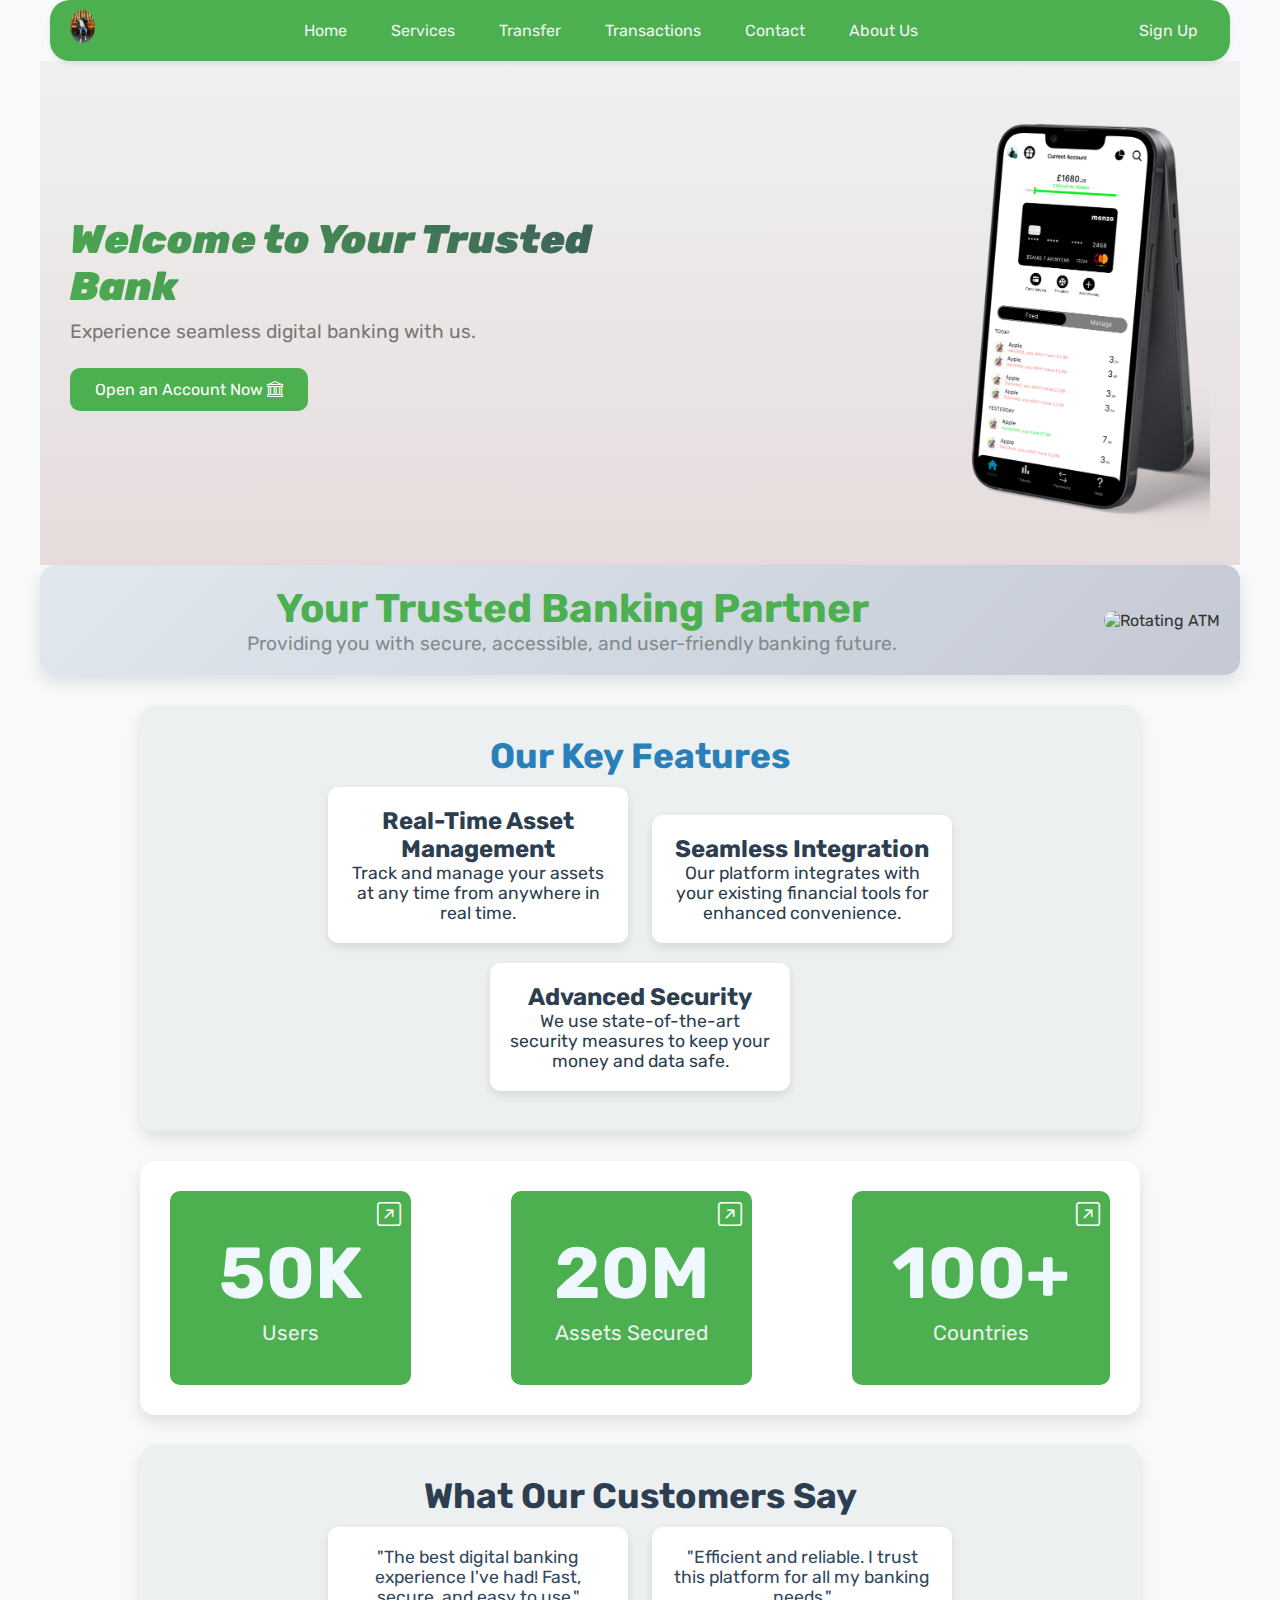
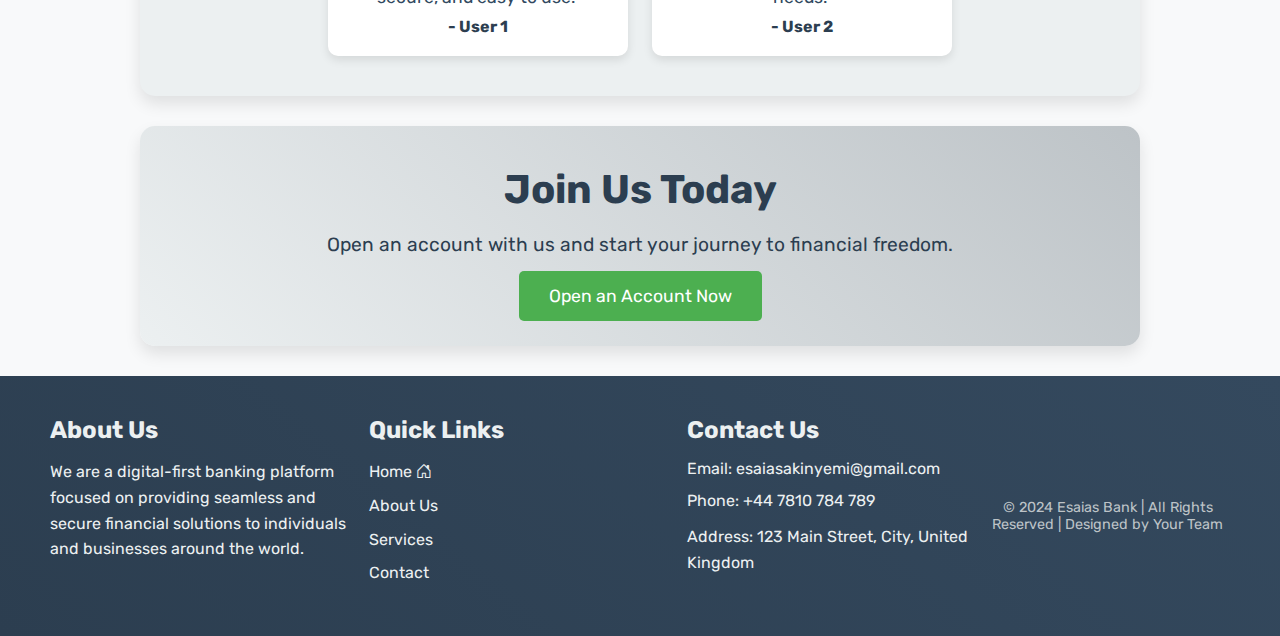
==== index.html @ 22f229ef "first commit" ====
<!DOCTYPE html>
<html lang="en">

<head>
    <meta charset="UTF-8">
    <meta name="viewport" content="width=device-width, initial-scale=1.0">
    <title>Banking Platform</title>
    <!-- Bootstrap Icons -->
    <link rel="stylesheet" href="https://cdn.jsdelivr.net/npm/bootstrap-icons@1.11.1/font/bootstrap-icons.css">
    <!-- Font Awesome Icons -->
    <link rel="stylesheet" href="https://cdnjs.cloudflare.com/ajax/libs/font-awesome/6.8.0/css/all.min.css">
    <!-- Custom Stylesheets -->
    <link rel="stylesheet" href="style.css">
    <link rel="stylesheet" href="style2.css">
    <!-- Favicon -->
    <link rel="shortcut icon" href="./IMG_20240604_173855_627.jpg" type="image/x-icon">
    <!-- Google Fonts -->
    <link rel="preconnect" href="https://fonts.googleapis.com">
    <link rel="preconnect" href="https://fonts.gstatic.com" crossorigin>
    <link href="https://fonts.googleapis.com/css2?family=Pacifico&family=Poppins:wght@100;200;300;400;500;600;700;800;900&family=Rubik:wght@300;400;500;600;700&display=swap" rel="stylesheet">
</head>

<body>
    <!-- Loading Screen -->
    <div id="loading-screen">
        <div class="loader"></div>
    </div>

    <!-- Main Content -->
    <header>
        <div class="container">
            <nav>
                <div class="logo">
                    <h1><img src="./IMG_20240604_173855_627.jpg" alt="logo" class="logo-image"></h1>
                </div>
                <ul>
                    <li><a href="./index.html">Home</a></li>
                    <li><a href="./services.html">Services</a></li>
                    <li><a href="./transfer.html">Transfer</a></li>
                    <li><a href="./transactions.html">Transactions</a></li>
                    <li><a href="./contact.html">Contact</a></li>
                    <li><a href="./about.html">About Us</a></li>
                </ul>
                <ul>
                    <li><a href="./signup.html">Sign Up</a></li>
                </ul>
            </nav>
        </div>
    </header>

    <!-- Banner Section -->
    <section class="banner">
        <div class="container">
            <div class="banner-content">
                <h1>Welcome to Your Trusted Bank</h1>
                <p>Experience seamless digital banking with us.</p>
                <a href="./signup.html" class="btn">Open an Account Now <i class="bi bi-bank"></i></a>
            </div>
            <div class="banner-img">
                <img src="./iPhone 13.png" alt="Mobile Banking App" />
            </div>
        </div>
    </section>

    <!-- Intro Section -->
    <section class="intro-section section">
        <div class="text-content">
            <h2>Your Trusted Banking Partner</h2>
            <p>Providing you with secure, accessible, and user-friendly banking future.</p>
        </div>
        <div class="gif-content">
            <img src="./Venmo Credit Card.gif" alt="Rotating ATM" />
        </div>
    </section>
    

    <!-- Features Section -->
    <section class="features-section section">
        <h2>Our Key Features</h2>
        <div class="feature-card">
            <h3>Real-Time Asset Management</h3>
            <p>Track and manage your assets at any time from anywhere in real time.</p>
        </div>
        <div class="feature-card">
            <h3>Seamless Integration</h3>
            <p>Our platform integrates with your existing financial tools for enhanced convenience.</p>
        </div>
        <div class="feature-card">
            <h3>Advanced Security</h3>
            <p>We use state-of-the-art security measures to keep your money and data safe.</p>
        </div>
    </section>

    <!-- Stats Section -->
    <section class="stats section">
        <div class="stat-box">
            <i class="bi bi-arrow-up-right-square"></i>
            <h2>50K</h2>
            <p>Users</p>
        </div>
        <div class="stat-box">
            <i class="bi bi-arrow-up-right-square"></i>
            <h2>20M</h2>
            <p>Assets Secured</p>
        </div>
        <div class="stat-box">
            <i class="bi bi-arrow-up-right-square"></i>
            <h2>100+</h2>
            <p>Countries</p>
        </div>
    </section>

    <!-- Reviews Section -->
    <section class="reviews-section section">
        <h2>What Our Customers Say</h2>
        <div class="review-card">
            <p>"The best digital banking experience I've had! Fast, secure, and easy to use."</p>
            <span>- User 1</span>
        </div>
        <div class="review-card">
            <p>"Efficient and reliable. I trust this platform for all my banking needs."</p>
            <span>- User 2</span>
        </div>
    </section>

    <!-- Call to Action Section -->
    <section class="cta-section section">
        <h2>Join Us Today</h2>
        <p>Open an account with us and start your journey to financial freedom.</p>
        <a href="./signup.html" class="cta-btn">Open an Account Now</a>
    </section>

    <!-- Footer Section -->
    <footer class="footer">
        <div class="container">
            <div class="footer-content">
                <div class="footer-section about">
                    <h2>About Us</h2>
                    <p>We are a digital-first banking platform focused on providing seamless and secure financial solutions to individuals and businesses around the world.</p>
                </div>
                <div class="footer-section links">
                    <h2>Quick Links</h2>
                    <ul>
                        <li><a href="#">Home <i class="bi bi-house-door"></i></a></li>
                        <li><a href="#">About Us</a></li>
                        <li><a href="#">Services</a></li>
                        <li><a href="#">Contact</a></li>
                    </ul>
                </div>
                <div class="footer-section contact">
                    <h2>Contact Us</h2>
                    <a href="mailto: esaiasakinyemi@gmail.com">Email: esaiasakinyemi@gmail.com</p></a>
                    <p>Phone: +44 7810 784 789</p>
                    <p>Address: 123 Main Street, City, United Kingdom</p>
                </div>
            </div>
            <div class="footer-bottom">
                <p>&copy; 2024 Esaias Bank | All Rights Reserved | Designed by Your Team</p>
            </div>
        </div>
    </footer>

    <!-- External JS -->
    <script src="./script.js"></script>
</body>

</html>
---- style.css ----
/* Universal Styles */
* {
    margin: 0;
    padding: 0;
    box-sizing: border-box;
}

/* Container Styles */
.container {
    max-width: 1200px;
    margin: 0 auto;
    padding: 0 10px;
    display: flex;
    justify-content: space-between;
    align-items: center;
}

/* Loading Screen Styles */
#loading-screen {
    position: fixed;
    top: 0;
    left: 0;
    width: 100%;
    height: 100%;
    background-color: rgba(0, 0, 0, 0.7); /* Slightly darker overlay */
    display: flex;
    align-items: center;
    justify-content: center;
    z-index: 9999;
}

.loader {
    font-size: 24px;
    color: #ffffff;
    text-align: center;
    border: 10px solid #e5e5e5; /* Lighter color for the spinner background */
    border-top: 14px solid #3498db; /* Keep the blue color for the spinner */
    border-radius: 50%;
    width: 100px;
    height: 100px;
    animation: spin 1s linear infinite;
}

/* CSS Spinner Animation */
@keyframes spin {
    0% { transform: rotate(0deg); }
    100% { transform: rotate(360deg); }
}

/* Navigation Bar Styles */
nav {
    width: 100%;
    display: flex;
    justify-content: space-between;
    align-items: center;
    background: #4CAF50;
    padding: 10px 20px;
    box-shadow: 0 2px 5px rgba(0, 0, 0, 0.1);
    border-radius: 20px;
}

.logo img {
    width: 25px; /* Slightly larger logo size */
    height: auto;
    border-radius: 50%;
}

nav .logo h1 {
    font-family: "Rubik", sans-serif;
    color: #f2f2f2;
    margin: 0;
}

/* Navbar Links */
nav ul {
    list-style: none;
    display: flex;
    gap: 20px;
    margin: 0;
    padding: 0;
}

nav ul li {
    display: inline;
}

nav a {
    color: #f2f2f2;
    text-decoration: none;
    font-size: 16px; /* Slightly smaller font for a cleaner look */
    padding: 8px 12px;
    border-radius: 4px;
    transition: background-color 0.3s, color 0.3s;
}

nav a:hover {
    background: #3e8e41; /* Slightly darker green on hover */
    color: #ffffff;
}

nav a.active {
    background-color: #4CAF50;
    color: white;
}

/* Banner Section */
.banner {
    display: flex;
    align-items: center;
    background: linear-gradient(rgb(240, 240, 240), rgb(230, 220, 220)), url('banner.jpg') no-repeat center center/cover; /* Lightened background gradient */
    padding: 20px 20px;
    text-align: left;
    width: 100%;
    max-width: 1200px; /* Ensure banner is within the container's width */
    margin: 0 auto; /* Center the banner */
    gap: -100px; /* Slightly increased gap between content and image */
}

/* Banner Content */
.banner-content {
    flex: 1;
}

.banner-content h1 {
    font-family: "Rubik", sans-serif;
    font-size: 2.5rem; /* Slightly smaller font size for better readability */
    font-weight: 900;
    font-style: italic;
    background: linear-gradient(40deg, #4CAF50, #3b5a5a); /* Darker and more subdued gradient */
    -webkit-background-clip: text;
    background-clip: text;
    color: transparent;
    margin-bottom: 10px;
}

.banner-content p {
    font-family: "Rubik", sans-serif;
    font-size: 1.2em;
    color: #777; /* Slightly darker color for better contrast */
    margin: 10px 0;
}

.banner-content .btn {
    display: inline-block;
    margin-top: 15px;
    padding: 12px 25px;
    font-family: "Rubik", sans-serif;
    background: #4CAF50;
    color: #fff;
    text-decoration: none;
    border-radius: 10px;
    transition: background-color 0.3s;
}

.banner-content .btn:hover {
    background: linear-gradient(40deg, #5a7ea9, #3b4f69); /* Softened hover color */
    transition: background-color 0.3s;
}

/* Banner Image */
.banner-img {
    flex: 1;
    display: flex;
    justify-content: flex-end;
}

.banner-img img {
    max-width: 50%;
    height: auto;
    border-radius: 8px;
}
---- style2.css ----
/* General Styling */
* {
    margin: 0;
    padding: 0;
    box-sizing: border-box;
}

body {
    font-family: "Rubik", sans-serif;
    color: #333; /* Dark text color for good readability */
    background-color: #f8f9fa; /* Light gray background */
}

/* Footer Styles */
.footer {
    background: linear-gradient(40deg, #2c3e50, #34495e); /* Muted dark blue-gray background */
    color: #ecf0f1; /* Light gray text for readability */
    padding: 40px 0;
    transition: transform 0.3s ease-in-out;
}

.footer-content {
    display: flex;
    flex-wrap: wrap;
    justify-content: space-between;
    gap: 20px;
    max-width: 1200px;
    margin: 0 auto;
}

.footer-section {
    flex: 1;
    min-width: 200px;
    transition: transform 0.3s ease-in-out;
}

.footer-section:hover {
    transform: scale(1.05); /* Slight expansion on hover */
}

.footer-section h2 {
    font-size: 1.5em;
    margin-bottom: 15px;
    color: #ecf0f1;
}

.footer-section p, .footer-section ul, .footer-section li {
    font-size: 1em;
    line-height: 1.6;
    margin-bottom: 10px;
}

.footer-section ul {
    list-style: none;
    padding: 0;
}

.footer-section li {
    margin-bottom: 8px;
}

.footer-section a {
    color: #ecf0f1; /* Light text for links */
    text-decoration: none;
    transition: color 0.3s, transform 0.3s ease-in-out;
}

.footer-section a:hover {
    color: #3498db; /* Slight blue on hover */
    transform: scale(1.1);
}

.footer-bottom {
    text-align: center;
    padding: 20px 0 0;
    font-size: 0.9em;
    color: #bdc3c7; /* Light gray for footer text */
}

/* Section Box Styles */
.section {
    margin: 30px auto;
    padding: 30px;
    max-width: 1000px;
    border-radius: 15px;
    box-shadow: 0 8px 16px rgba(0, 0, 0, 0.1);
    background-color: #ffffff; /* White background for sections */
    text-align: center;
    transition: transform 0.3s ease-in-out;
}

.section:hover {
    transform: scale(1.05); /* Slight expansion on hover */
}

.section h2 {
    font-size: 2.5em;
    color: #2c3e50; /* Dark text */
}

.section p {
    font-size: 1.1em;
    color: #7f8c8d; /* Light gray text */
}

/* Intro Section */
.intro-section {
    background: linear-gradient(135deg, #e1e8f0, #c4c9d3); /* Soft, light gradient */
    padding: 40px;
    text-align: center;
}

.intro-section {
    display: flex;
    align-items: center;
    justify-content: space-between;
    max-width: 1200px;
    margin: 0 auto;
    padding: 20px;
}

/* Text Content Styling */
.text-content {
    flex: 1; /* Allow text content to take up available space */
    padding-right: 20px; /* Space between text and GIF */
}

.text-content h2 {
    font-size: 2.5em;
    color: #2c3e50; /* Dark text */
}

.text-content p {
    font-size: 1.2em;
    color: #7f8c8d; /* Light gray text */
}

/* GIF Content Styling */
.gif-content {
    flex-shrink: 0; /* Prevent the GIF from resizing */
    transform: scale(1);
}

.gif-content img {
    max-width: 200px; /* Set the desired width of the GIF */
    height: auto; /* Maintain aspect ratio */
    border-radius: 50px;
}
.intro-section h2 {
    font-size: 2.5em;
    color: #4CAF50; /* Dark text */
}

.intro-section p {
    font-size: 1.2em;
    color: #7f8c8d; /* Light gray text */
}

/* Features Section */
.features-section {
    background-color: #ecf0f1; /* Light gray background */
}

.features-section h2 {
    font-size: 2.2em;
    color: #2980b9; /* Soft blue for headings */
}

.features-section p {
    font-size: 1.1em;
    color: #2c3e50; /* Dark text for readability */
}

.feature-card {
    display: inline-block;
    width: 300px;
    padding: 20px;
    margin: 10px;
    background-color: #ffffff; /* White background for cards */
    border-radius: 10px;
    box-shadow: 0 4px 10px rgba(0, 0, 0, 0.1);
    transition: transform 0.3s ease-in-out;
}

.feature-card:hover {
    transform: scale(1.05); /* Expand the card on hover */
}

.feature-card h3 {
    font-size: 1.5em;
    color: #2c3e50; /* Dark text for card headings */
}

/* Stats Section */
.stats {
    display: flex;
    justify-content: space-around;
    text-align: center;
    color: #ffffff;
    gap: 100px;
}

.stat-box {
    width: 300px;
    padding: 40px;
    background-color: #4CAF50; 
    border-radius: 10px;
    color: #fff;
    transition: transform 0.3s ease-in-out;
    position: relative; /* Ensure stat-box is the reference for positioning */
}

.stat-box:hover {
    transform: scale(1.05); /* Slight expansion on hover */
}

.stat-box h2 {
    font-size: 4.5em;
    margin: 0;
    color: aliceblue;
}

.stat-box p {
    font-size: 1.3em;
    margin-top: 5px;
    color: #ecf0f1; /* Light gray text for stats */
}

.stat-box i {
    position: absolute; /* Position the icon absolutely within the stat-box */
    top: 10px; /* 10px from the top */
    right: 10px; /* 10px from the right */
    font-size: 1.5em; /* Icon size */
    color: #fff; /* White color for the icon */
}

/* Reviews Section */
.reviews-section {
    background-color: #ecf0f1; /* Soft light gray background */
}

.reviews-section h2 {
    font-size: 2.2em;
    color: #2c3e50;
}

.review-card {
    display: inline-block;
    width: 300px;
    padding: 20px;
    margin: 10px;
    background-color: #ffffff; /* White background for review cards */
    border-radius: 10px;
    box-shadow: 0 4px 10px rgba(0, 0, 0, 0.1);
    transition: transform 0.3s ease-in-out;
}

.review-card:hover {
    transform: scale(1.05); /* Expand the review card on hover */
}

.review-card p {
    font-size: 1.1em;
    color: #314961; /* Dark gray text for review content */
}

.review-card span {
    display: block;
    margin-top: 10px;
    font-weight: bold;
    color: #2c3e50; /* Slightly darker gray for names */
}

/* CTA Section */
.cta-section {
    background: linear-gradient(45deg, #ecf0f1, #bdc3c7); /* Subtle gray gradient */
    color: #2c3e50;
    text-align: center;
    padding: 40px 0;
}

.cta-section h2 {
    font-size: 2.5em;
    color: #2c3e50; /* Dark text for call-to-action title */
    margin-bottom: 20px;
}

.cta-section p {
    font-size: 1.2em;
    color: #2c3e50;
    margin-bottom: 30px;
}

.cta-btn {
    background: #4CAF50; /* Soft blue background for button */
    color: #fff;
    padding: 15px 30px;
    border: none;
    border-radius: 5px;
    cursor: pointer;
    font-size: 1.1em;
    text-decoration: none;
    transition: background-color 0.3s ease, transform 0.3s ease-in-out;
}

.cta-btn:hover {
    background-color: #3498db; /* Lighter blue on hover */
    transform: scale(1.05); /* Slightly enlarge the button on hover */
}
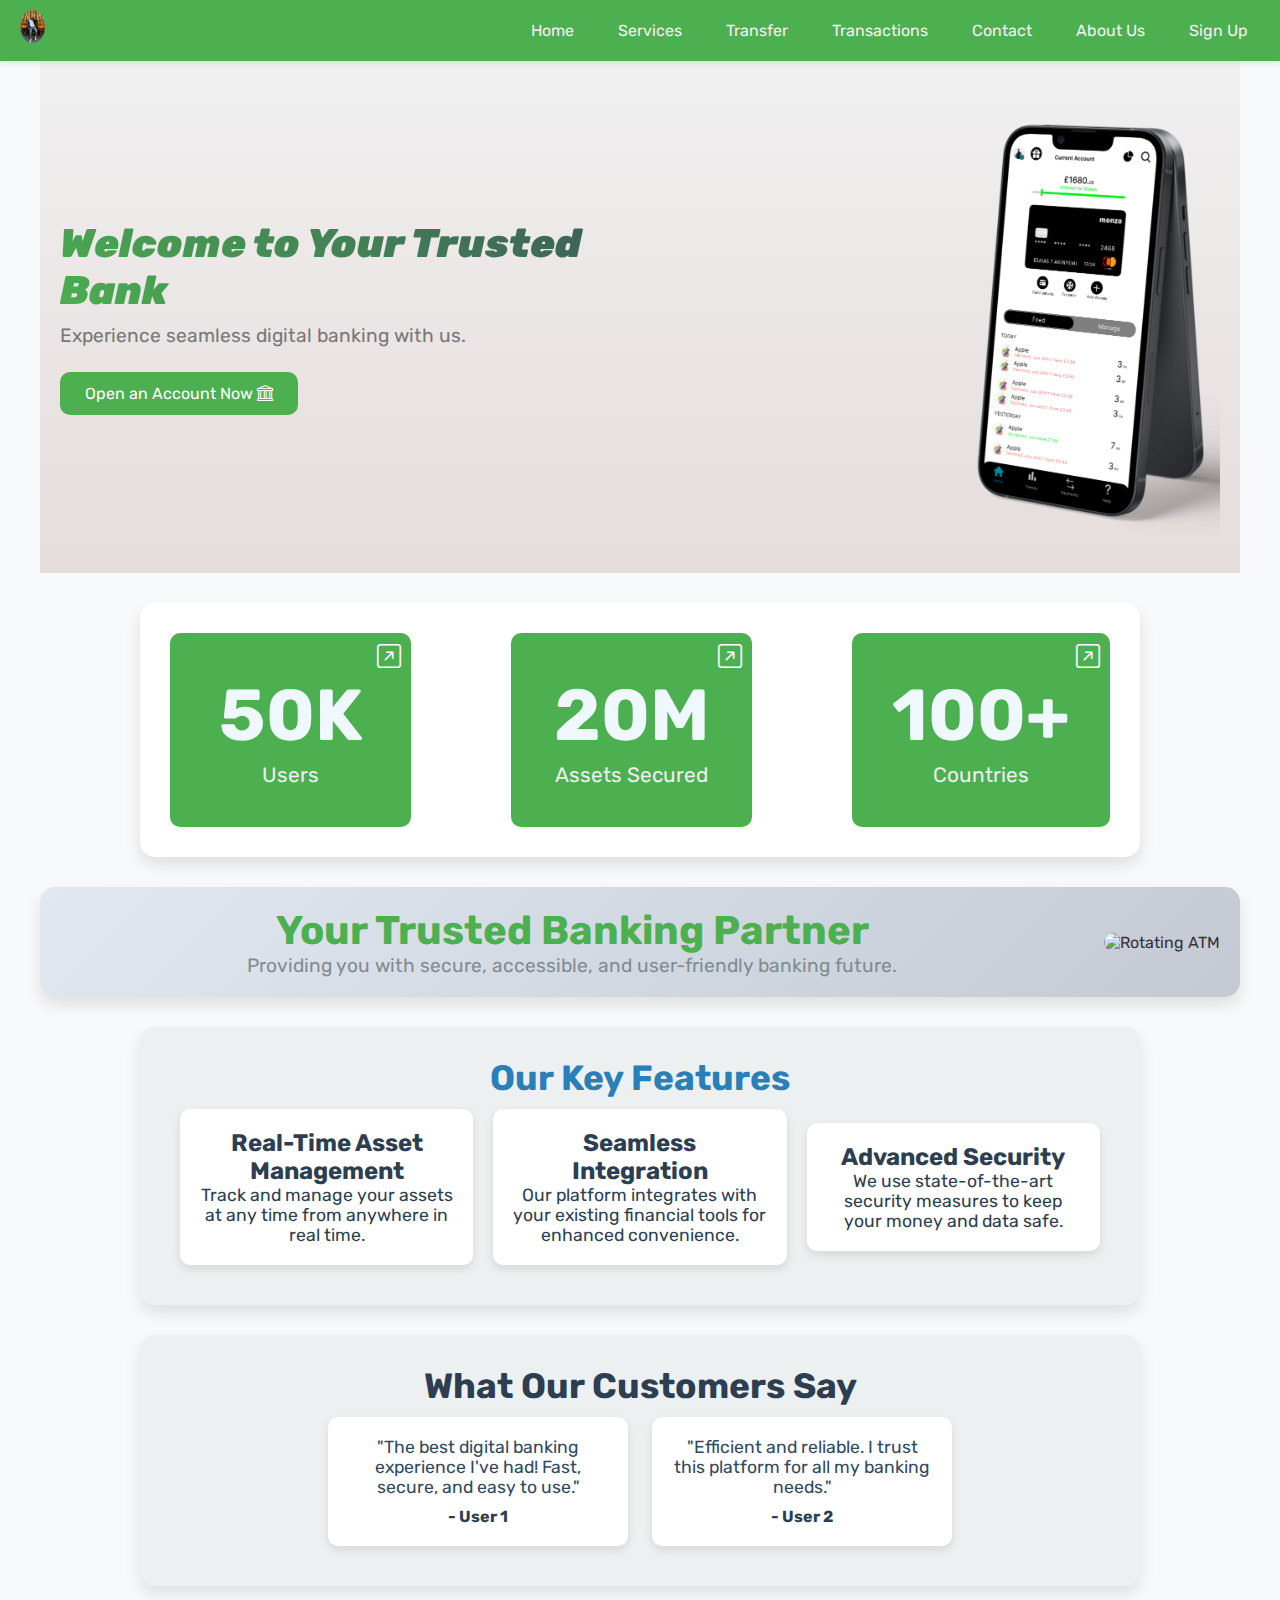
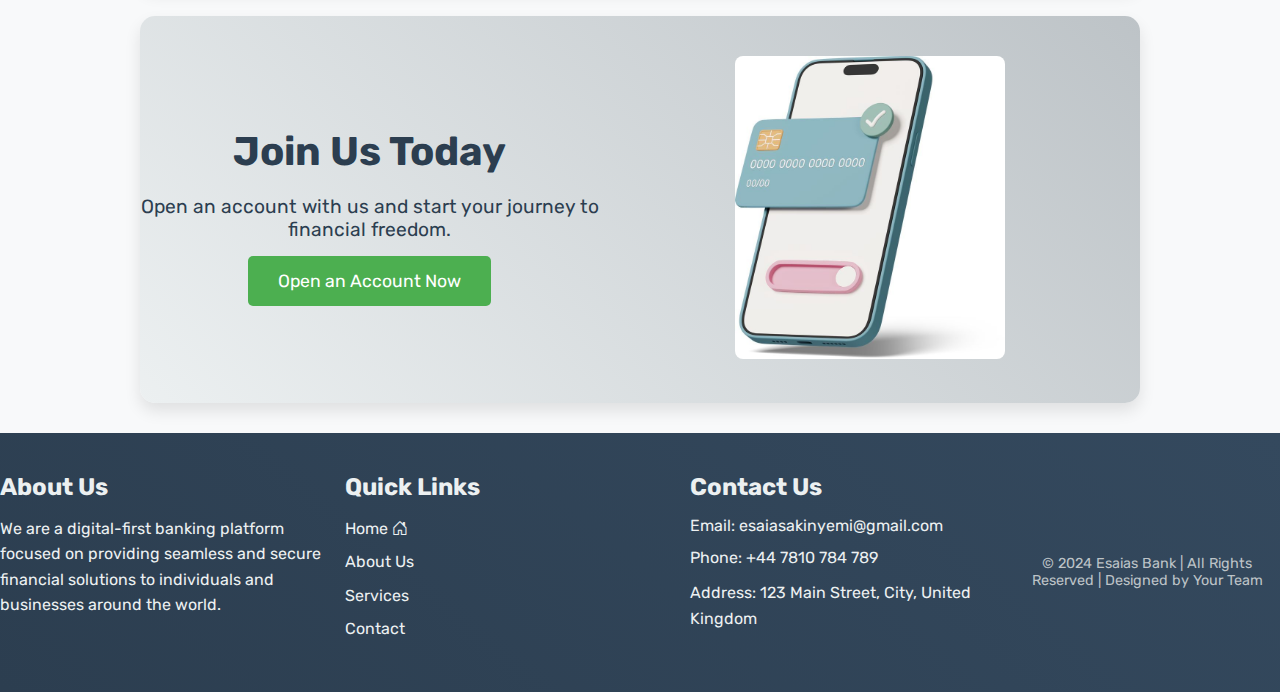
==== commit 4eb93c31: "Add mobile navigation functionality and styles" ====
--- a/index.html
+++ b/index.html
@@ -33,17 +33,25 @@
                 <div class="logo">
                     <h1><img src="./IMG_20240604_173855_627.jpg" alt="logo" class="logo-image"></h1>
                 </div>
-                <ul>
-                    <li><a href="./index.html">Home</a></li>
-                    <li><a href="./services.html">Services</a></li>
-                    <li><a href="./transfer.html">Transfer</a></li>
-                    <li><a href="./transactions.html">Transactions</a></li>
-                    <li><a href="./contact.html">Contact</a></li>
-                    <li><a href="./about.html">About Us</a></li>
-                </ul>
-                <ul>
-                    <li><a href="./signup.html">Sign Up</a></li>
-                </ul>
+                <div class="menu-toggle" id="mobile-menu">
+                    <div class="bar"></div>
+                    <div class="bar"></div>
+                    <div class="bar"></div>
+                </div>
+                <div class="nav-links" id="nav-links">
+                    <ul>
+                        <li><a href="./index.html">Home</a></li>
+                        <li><a href="./services.html">Services</a></li>
+                        <li><a href="./transfer.html">Transfer</a></li>
+                        <li><a href="./transactions.html">Transactions</a></li>
+                        <li><a href="./contact.html">Contact</a></li>
+                        <li><a href="./about.html">About Us</a></li>
+                        <li><a href="./signup.html">Sign Up</a></li>
+                    </ul>
+                    <ul>
+                        
+                    </ul>
+                </div>
             </nav>
         </div>
     </header>
@@ -59,35 +67,6 @@
             <div class="banner-img">
                 <img src="./iPhone 13.png" alt="Mobile Banking App" />
             </div>
-        </div>
-    </section>
-
-    <!-- Intro Section -->
-    <section class="intro-section section">
-        <div class="text-content">
-            <h2>Your Trusted Banking Partner</h2>
-            <p>Providing you with secure, accessible, and user-friendly banking future.</p>
-        </div>
-        <div class="gif-content">
-            <img src="./Venmo Credit Card.gif" alt="Rotating ATM" />
-        </div>
-    </section>
-    
-
-    <!-- Features Section -->
-    <section class="features-section section">
-        <h2>Our Key Features</h2>
-        <div class="feature-card">
-            <h3>Real-Time Asset Management</h3>
-            <p>Track and manage your assets at any time from anywhere in real time.</p>
-        </div>
-        <div class="feature-card">
-            <h3>Seamless Integration</h3>
-            <p>Our platform integrates with your existing financial tools for enhanced convenience.</p>
-        </div>
-        <div class="feature-card">
-            <h3>Advanced Security</h3>
-            <p>We use state-of-the-art security measures to keep your money and data safe.</p>
         </div>
     </section>
 
@@ -110,6 +89,39 @@
         </div>
     </section>
 
+
+    <!-- Intro Section -->
+    <section class="intro-section section">
+        <div class="text-content">
+            <h2>Your Trusted Banking Partner</h2>
+            <p>Providing you with secure, accessible, and user-friendly banking future.</p>
+        </div>
+        <div class="gif-content">
+            <img src="./Venmo Credit Card.gif" alt="Rotating ATM" />
+        </div>
+    </section>
+    
+
+    <!-- Features Section -->
+    <section class="features-section section">
+        <h2>Our Key Features</h2>
+        <div class="feature-cards-container">
+            <div class="feature-card">
+                <h3>Real-Time Asset Management</h3>
+            <p>Track and manage your assets at any time from anywhere in real time.</p>
+        </div>
+        <div class="feature-card">
+            <h3>Seamless Integration</h3>
+            <p>Our platform integrates with your existing financial tools for enhanced convenience.</p>
+        </div>
+        <div class="feature-card">
+            <h3>Advanced Security</h3>
+            <p>We use state-of-the-art security measures to keep your money and data safe.</p>
+            </div>
+        </div>
+    </section>
+
+    
     <!-- Reviews Section -->
     <section class="reviews-section section">
         <h2>What Our Customers Say</h2>
@@ -125,9 +137,15 @@
 
     <!-- Call to Action Section -->
     <section class="cta-section section">
+        <div id="cta-container">
         <h2>Join Us Today</h2>
         <p>Open an account with us and start your journey to financial freedom.</p>
         <a href="./signup.html" class="cta-btn">Open an Account Now</a>
+        </div>
+
+        <div class="cta-img">
+            <img src="./3D mobile banking transaction illustration.jfif" alt="Mobile Banking App" />
+        </div>
     </section>
 
     <!-- Footer Section -->
@@ -162,6 +180,7 @@
 
     <!-- External JS -->
     <script src="./script.js"></script>
+    <script src="./index.js"></script>
 </body>
 
 </html>
--- a/style.css
+++ b/style.css
@@ -7,9 +7,9 @@
 
 /* Container Styles */
 .container {
-    max-width: 1200px;
+    max-width: 100%;
     margin: 0 auto;
-    padding: 0 10px;
+    padding: 0 0px;
     display: flex;
     justify-content: space-between;
     align-items: center;
@@ -56,7 +56,6 @@
     background: #4CAF50;
     padding: 10px 20px;
     box-shadow: 0 2px 5px rgba(0, 0, 0, 0.1);
-    border-radius: 20px;
 }
 
 .logo img {
@@ -169,3 +168,174 @@
     height: auto;
     border-radius: 8px;
 }
+
+/* CTA Section */
+.cta-section {
+    display: flex;
+    align-items: center;
+}
+
+.cta-img img {
+    max-width: 50%;
+    height: auto;
+    border-radius: 8px;
+}
+
+/* Signup Container */
+.signup-container {
+    display: flex;
+    max-width: 1000px;
+    width: 90%;
+    margin: 80px auto;  /* Simplified margin */
+}
+
+.signup-image {
+    flex: 1;  /* Changed from 1.2 */
+    max-width: 50%;  /* Changed from 60% */
+    min-height: 400px;  /* Added minimum height */
+    position: relative;  /* Added for better image control */
+}
+
+.signup-image img {
+    position: absolute;  /* Better image positioning */
+    width: 100%;
+    height: 100%;
+    object-fit: cover;
+}
+
+.signup-form {
+    flex: 1;
+    padding: 2rem;
+    max-width: 50%;  /* Changed from 40% */
+}
+
+/* Responsive Design for Signup */
+@media (max-width: 768px) {
+    .signup-container {
+        flex-direction: column;
+        width: 95%;  /* Slightly increased for mobile */
+        margin: 40px auto;  /* Reduced top margin on mobile */
+    }
+    
+    .signup-image {
+        max-width: 100%;
+        min-height: 250px;  /* Reduced height on mobile */
+        position: relative;
+    }
+    
+    .signup-form {
+        max-width: 100%;
+        padding: 1.5rem;
+    }
+}
+
+/* Similar changes for Signin Container */
+.signin-container {
+    display: flex;
+    max-width: 900px;
+    width: 90%;
+    margin: 80px auto;
+}
+
+.signin-image {
+    flex: 1;  /* Changed from 1.2 */
+    max-width: 50%;  /* Changed from 60% */
+    min-height: 400px;
+    position: relative;
+}
+
+.signin-image img {
+    position: absolute;
+    width: 100%;
+    height: 100%;
+    object-fit: cover;
+}
+
+/* Responsive Design for Signin */
+@media (max-width: 768px) {
+    .signin-container {
+        flex-direction: column;
+        width: 95%;
+        margin: 40px auto;
+    }
+    
+    .signin-image {
+        max-width: 100%;
+        min-height: 250px;
+        position: relative;
+    }
+    
+    .signin-form {
+        max-width: 100%;
+        padding: 1.5rem;
+    }
+}
+
+/* Add this for better mobile experience */
+@media (max-width: 480px) {
+    .signup-image,
+    .signin-image {
+        min-height: 200px;
+    }
+    
+    .signup-form,
+    .signin-form {
+        padding: 1rem;
+    }
+}
+
+.menu-toggle {
+    display: none;
+    cursor: pointer;
+    padding: 10px;
+    z-index: 1000;
+}
+
+.menu-toggle .bar {
+    width: 25px;
+    height: 3px;
+    background-color: #333;
+    margin: 5px 0;
+    transition: 0.4s;
+}
+
+@media screen and (max-width: 768px) {
+    .menu-toggle {
+        display: block;
+    }
+
+    .nav-links {
+        display: none;
+        position: absolute;
+        top: 70px;
+        left: 0;
+        width: 100%;
+        background: #fff;
+        padding: 20px;
+        box-shadow: 0 2px 5px rgba(0,0,0,0.1);
+    }
+
+    .nav-links.active {
+        display: block;
+    }
+
+    .nav-links ul {
+        flex-direction: column;
+    }
+
+    .nav-links ul li {
+        margin: 10px 0;
+    }
+
+    .menu-toggle.active .bar:nth-child(1) {
+        transform: rotate(-45deg) translate(-5px, 6px);
+    }
+
+    .menu-toggle.active .bar:nth-child(2) {
+        opacity: 0;
+    }
+
+    .menu-toggle.active .bar:nth-child(3) {
+        transform: rotate(45deg) translate(-5px, -6px);
+    }
+}
--- a/style2.css
+++ b/style2.css
@@ -20,7 +20,7 @@
 }
 
 .footer-content {
-    display: flex;
+    display: flex; 
     flex-wrap: wrap;
     justify-content: space-between;
     gap: 20px;
@@ -89,9 +89,6 @@
     transition: transform 0.3s ease-in-out;
 }
 
-.section:hover {
-    transform: scale(1.05); /* Slight expansion on hover */
-}
 
 .section h2 {
     font-size: 2.5em;
@@ -158,7 +155,15 @@
 
 /* Features Section */
 .features-section {
+    width: 100%;
     background-color: #ecf0f1; /* Light gray background */
+}
+
+.feature-cards-container {
+    display: flex;
+    flex-direction: row;
+    justify-content: center;
+    align-items: center;
 }
 
 .features-section h2 {
@@ -232,6 +237,45 @@
     right: 10px; /* 10px from the right */
     font-size: 1.5em; /* Icon size */
     color: #fff; /* White color for the icon */
+}
+
+/* Media Query for Tablets */
+@media screen and (max-width: 1024px) {
+    .stats {
+        gap: 30px;
+        padding: 0 20px;
+    }
+    
+    .stat-box {
+        width: 250px;
+        padding: 30px;
+    }
+    
+    .stat-box h2 {
+        font-size: 3.5em;
+    }
+}
+
+/* Media Query for Mobile Devices */
+@media screen and (max-width: 768px) {
+    .stats {
+        flex-direction: column;
+        align-items: center;
+        gap: 20px;
+    }
+    
+    .stat-box {
+        width: 90%;
+        max-width: 300px;
+    }
+    
+    .stat-box h2 {
+        font-size: 3em;
+    }
+    
+    .stat-box p {
+        font-size: 1.1em;
+    }
 }
 
 /* Reviews Section */
@@ -307,3 +351,48 @@
     background-color: #3498db; /* Lighter blue on hover */
     transform: scale(1.05); /* Slightly enlarge the button on hover */
 }
+
+/* Mobile Menu Styles */
+.menu-toggle {
+    display: none;
+    font-size: 1.5rem;
+    cursor: pointer;
+}
+
+/* Media Query for Mobile Devices */
+@media screen and (max-width: 768px) {
+    .menu-toggle {
+        display: block;
+    }
+
+    .nav-links {
+        display: none;
+        width: 100%;
+        position: absolute;
+        top: 70px;
+        left: 0;
+        background-color: #4CAF50;
+        padding: 20px;
+        box-shadow: 0 2px 5px rgba(0,0,0,0.1);
+    }
+
+    .nav-links.active {
+        display: block;
+    }
+
+    nav {
+        justify-content: space-between;
+    }
+
+    nav ul {
+        flex-direction: column;
+        width: 100%;
+        margin: 10px 0;
+    }
+
+    nav ul li {
+        margin: 10px 0;
+        width: 100%;
+        text-align: center;
+    }
+}